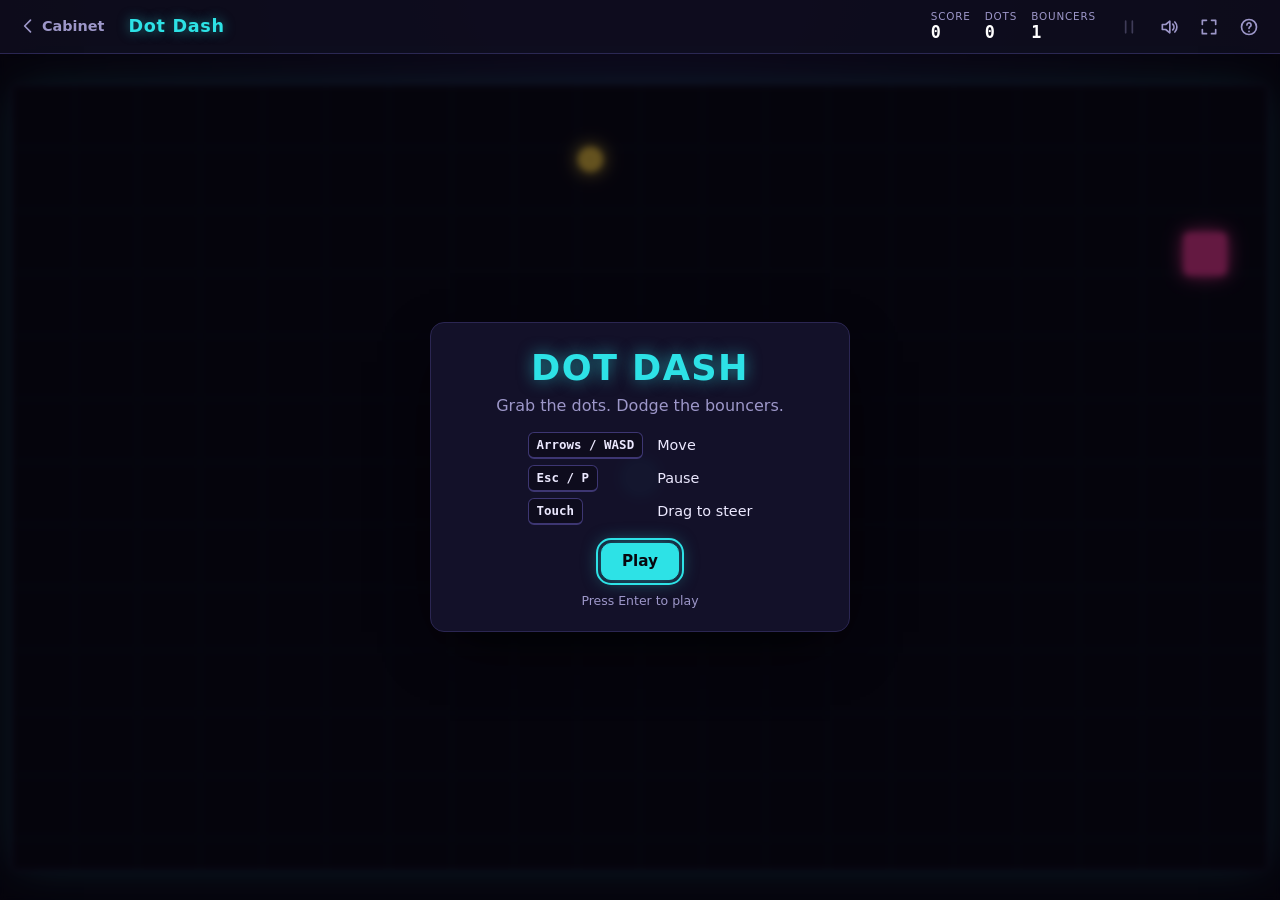
==== games/_template/index.html @ c0204a3a "Inital add" ====
<!doctype html>
<html lang="en">
  <head>
    <meta charset="utf-8" />
    <meta name="viewport" content="width=device-width, initial-scale=1, viewport-fit=cover" />
    <title>Game Cabinet</title>
    <link rel="stylesheet" href="../../shared/cabinet.css" />
  </head>
  <body>
    <noscript>This game needs JavaScript turned on.</noscript>
    <script type="module" src="game.js"></script>
  </body>
</html>
---- shared/cabinet.css ----
/* Game Cabinet — shared styles for the landing page and every game's shell. */

:root {
  color-scheme: dark;
  --bg: #07060f;
  --bg-2: #0e0c1d;
  --panel: #15122c;
  --panel-2: #1c1838;
  --line: #2b2652;
  --text: #ece9ff;
  --muted: #9d97c9;
  --pink: #ff3d9a;
  --cyan: #2de2e6;
  --yellow: #ffd23f;
  --green: #4dff88;
  --accent: var(--cyan);
  --radius: 14px;
  --font: system-ui, -apple-system, 'Segoe UI', Roboto, sans-serif;
  --font-display: 'Trebuchet MS', 'Segoe UI', system-ui, sans-serif;
  --mono: ui-monospace, 'Cascadia Mono', Consolas, monospace;
}

*,
*::before,
*::after {
  box-sizing: border-box;
}

html,
body {
  margin: 0;
}

body {
  background: var(--bg);
  color: var(--text);
  font: 16px/1.5 var(--font);
  -webkit-font-smoothing: antialiased;
}

a {
  color: inherit;
}

:focus-visible {
  outline: 2px solid var(--accent);
  outline-offset: 3px;
}

[hidden] {
  display: none !important;
}

/* ============================== Landing page ============================== */

.cab {
  min-height: 100vh;
  background:
    radial-gradient(1200px 600px at 50% -10%, #2a1650 0%, transparent 60%),
    radial-gradient(800px 500px at 100% 100%, #0b2a3a 0%, transparent 60%),
    var(--bg);
}

/* Faint CRT scanlines over the whole page. */
.cab::after {
  content: '';
  position: fixed;
  inset: 0;
  pointer-events: none;
  background: repeating-linear-gradient(to bottom, rgba(255, 255, 255, 0.025) 0 1px, transparent 1px 3px);
  z-index: 10;
}

.cab-wrap {
  max-width: 1200px;
  margin: 0 auto;
  padding: 0 16px;
}

.cab-hero {
  text-align: center;
  padding: 56px 0 28px;
}

.cab-logo {
  margin: 0;
  font: 900 clamp(2.4rem, 8vw, 5rem) / 1 var(--font-display);
  letter-spacing: 0.06em;
  text-transform: uppercase;
  color: #fff;
  text-shadow:
    0 0 6px var(--pink),
    0 0 18px var(--pink),
    0 0 42px rgba(255, 61, 154, 0.6);
  animation: flicker 6s infinite;
}

.cab-logo span {
  color: #e9fdff;
  text-shadow:
    0 0 6px var(--cyan),
    0 0 18px var(--cyan),
    0 0 42px rgba(45, 226, 230, 0.6);
}

@keyframes flicker {
  0%, 92%, 100% { opacity: 1; }
  93% { opacity: 0.7; }
  94% { opacity: 1; }
  96% { opacity: 0.82; }
}

.cab-sub {
  margin: 18px auto 0;
  max-width: 560px;
  color: var(--muted);
  font-size: 1.05rem;
}

.cab-count {
  display: inline-block;
  margin-top: 14px;
  padding: 4px 12px;
  border: 1px solid var(--line);
  border-radius: 999px;
  color: var(--yellow);
  font: 600 0.8rem/1.6 var(--mono);
  letter-spacing: 0.04em;
}

.cab-filters {
  display: flex;
  flex-wrap: wrap;
  justify-content: center;
  gap: 8px;
  padding: 8px 0 28px;
}

.chip {
  appearance: none;
  border: 1px solid var(--line);
  background: var(--bg-2);
  color: var(--muted);
  font: 600 0.85rem/1 var(--font);
  padding: 9px 16px;
  border-radius: 999px;
  cursor: pointer;
  transition: color 0.15s, border-color 0.15s, background 0.15s;
}

.chip:hover {
  color: var(--text);
  border-color: #4a4386;
}

.chip[aria-pressed='true'] {
  color: #0b0a16;
  background: var(--cyan);
  border-color: var(--cyan);
  box-shadow: 0 0 16px rgba(45, 226, 230, 0.45);
}

.cab-grid {
  display: grid;
  grid-template-columns: repeat(auto-fill, minmax(250px, 1fr));
  gap: 20px;
  padding-bottom: 48px;
}

.card {
  --card-accent: var(--cyan);
  position: relative;
  display: flex;
  flex-direction: column;
  text-decoration: none;
  background: linear-gradient(180deg, var(--panel-2), var(--panel));
  border: 1px solid var(--line);
  border-radius: var(--radius);
  overflow: hidden;
  transition: transform 0.18s ease, border-color 0.18s, box-shadow 0.18s;
}

a.card:hover,
a.card:focus-visible {
  transform: translateY(-4px);
  border-color: var(--card-accent);
  box-shadow:
    0 0 0 1px var(--card-accent),
    0 10px 30px -8px var(--card-accent);
}

.card-thumb {
  position: relative;
  aspect-ratio: 16 / 10;
  background: #000;
  border-bottom: 1px solid var(--line);
}

.card-thumb canvas {
  display: block;
  width: 100%;
  height: 100%;
}

.card-no {
  position: absolute;
  top: 8px;
  left: 8px;
  padding: 2px 7px;
  border-radius: 6px;
  background: rgba(7, 6, 15, 0.75);
  color: var(--card-accent);
  font: 700 0.7rem/1.5 var(--mono);
}

.card-badge {
  position: absolute;
  top: 8px;
  right: 8px;
  padding: 2px 8px;
  border-radius: 6px;
  font: 700 0.7rem/1.5 var(--mono);
  letter-spacing: 0.05em;
  text-transform: uppercase;
}

.card-badge.is-soon {
  background: rgba(7, 6, 15, 0.8);
  color: var(--muted);
  border: 1px solid var(--line);
}

.card-badge.is-live {
  background: var(--green);
  color: #06140c;
}

.card.is-soon .card-thumb canvas {
  filter: saturate(0.55) brightness(0.7);
}

.card-body {
  display: flex;
  flex-direction: column;
  gap: 6px;
  padding: 14px 16px 16px;
  flex: 1;
}

.card-title {
  margin: 0;
  font: 800 1.15rem/1.2 var(--font-display);
  letter-spacing: 0.02em;
  color: #fff;
}

.card-hook {
  margin: 0;
  color: var(--muted);
  font-size: 0.9rem;
  line-height: 1.4;
  flex: 1;
}

.card-meta {
  display: flex;
  flex-wrap: wrap;
  align-items: center;
  gap: 6px;
  margin-top: 6px;
}

.tag {
  padding: 2px 8px;
  border-radius: 6px;
  background: rgba(255, 255, 255, 0.06);
  color: var(--text);
  font: 600 0.72rem/1.6 var(--font);
}

.ctrls {
  margin-left: auto;
  display: flex;
  gap: 4px;
  color: var(--muted);
}

.ctrls svg {
  display: block;
}

.cab-foot {
  border-top: 1px solid var(--line);
  padding: 22px 0 40px;
  text-align: center;
  color: var(--muted);
  font-size: 0.85rem;
}

/* ============================== Game shell ============================== */

.gc-body {
  overflow: hidden;
  background: radial-gradient(900px 500px at 50% 0%, #1a1238 0%, transparent 70%), var(--bg);
}

.gc-app {
  display: flex;
  flex-direction: column;
  height: 100vh;
  height: 100dvh;
  background: inherit;
}

.gc-bar {
  display: flex;
  align-items: center;
  gap: 14px;
  min-height: 54px;
  padding: 6px 12px;
  background: rgba(14, 12, 29, 0.92);
  border-bottom: 1px solid var(--line);
}

.gc-back {
  display: inline-flex;
  align-items: center;
  gap: 4px;
  padding: 6px 10px 6px 6px;
  border-radius: 8px;
  color: var(--muted);
  text-decoration: none;
  font-weight: 600;
  font-size: 0.9rem;
}

.gc-back:hover {
  color: var(--text);
  background: rgba(255, 255, 255, 0.06);
}

.gc-title {
  margin: 0;
  font: 800 1.1rem/1 var(--font-display);
  letter-spacing: 0.04em;
  color: var(--accent);
  text-shadow: 0 0 12px color-mix(in srgb, var(--accent) 50%, transparent);
  white-space: nowrap;
}

.gc-score,
.gc-stat {
  display: flex;
  flex-direction: column;
  align-items: flex-start;
  line-height: 1.1;
}

.gc-score {
  margin-left: auto;
}

.gc-score span,
.gc-stat span {
  font-size: 0.65rem;
  text-transform: uppercase;
  letter-spacing: 0.08em;
  color: var(--muted);
}

.gc-score b,
.gc-stat b {
  font: 700 1.05rem/1.2 var(--mono);
  color: #fff;
  font-variant-numeric: tabular-nums;
}

.gc-stats {
  display: flex;
  gap: 14px;
}

.gc-tools {
  display: flex;
  gap: 2px;
}

.gc-icon-btn {
  display: grid;
  place-items: center;
  width: 38px;
  height: 38px;
  border: 0;
  border-radius: 8px;
  background: transparent;
  color: var(--muted);
  cursor: pointer;
}

.gc-icon-btn:hover:not(:disabled) {
  color: var(--text);
  background: rgba(255, 255, 255, 0.07);
}

.gc-icon-btn:disabled {
  opacity: 0.35;
  cursor: default;
}

.gc-stage {
  position: relative;
  flex: 1;
  min-height: 0;
  display: grid;
  place-items: center;
  padding: 12px;
}

.gc-frame {
  position: relative;
  border-radius: 6px;
  overflow: hidden;
  box-shadow:
    0 0 0 1px var(--line),
    0 0 40px -10px color-mix(in srgb, var(--accent) 45%, transparent);
  background: #000;
}

.gc-canvas {
  display: block;
  width: 100%;
  height: 100%;
}

.gc-overlay {
  position: absolute;
  inset: 0;
  display: grid;
  place-items: center;
  padding: 16px;
  background: rgba(5, 4, 12, 0.62);
  backdrop-filter: blur(3px);
  overflow: auto;
}

.gc-panel {
  width: min(420px, 100%);
  padding: 26px 24px 20px;
  border: 1px solid var(--line);
  border-radius: var(--radius);
  background: rgba(21, 18, 44, 0.95);
  text-align: center;
  box-shadow: 0 20px 60px -20px #000;
}

.gc-panel-title {
  margin: 0 0 6px;
  font: 900 clamp(1.5rem, 5vw, 2.2rem) / 1.1 var(--font-display);
  letter-spacing: 0.04em;
  text-transform: uppercase;
  color: var(--accent);
  text-shadow: 0 0 16px color-mix(in srgb, var(--accent) 55%, transparent);
}

.gc-panel-title.is-win {
  color: var(--yellow);
}

.gc-tagline {
  margin: 0 0 14px;
  color: var(--muted);
}

.gc-controls {
  display: grid;
  grid-template-columns: auto auto;
  gap: 6px 14px;
  align-items: center;
  width: fit-content;
  margin: 14px auto 6px;
  text-align: left;
  font-size: 0.9rem;
}

.gc-row {
  display: contents;
}

.gc-row kbd {
  justify-self: start;
  padding: 2px 8px;
  border: 1px solid #3d3672;
  border-bottom-width: 2px;
  border-radius: 6px;
  background: var(--bg-2);
  font: 600 0.78rem/1.6 var(--mono);
  color: var(--text);
}

.gc-results {
  display: flex;
  justify-content: center;
  gap: 28px;
  margin: 10px 0 4px;
}

.gc-results div {
  display: flex;
  flex-direction: column;
}

.gc-results span {
  font-size: 0.7rem;
  text-transform: uppercase;
  letter-spacing: 0.08em;
  color: var(--muted);
}

.gc-results b {
  font: 800 1.6rem/1.2 var(--mono);
}

.gc-actions {
  display: flex;
  flex-wrap: wrap;
  justify-content: center;
  gap: 10px;
  margin-top: 18px;
}

.gc-btn {
  appearance: none;
  display: inline-block;
  padding: 10px 20px;
  border: 1px solid var(--line);
  border-radius: 10px;
  background: var(--bg-2);
  color: var(--text);
  font: 700 0.95rem/1 var(--font);
  text-decoration: none;
  cursor: pointer;
}

.gc-btn:hover {
  border-color: #4a4386;
}

.gc-btn-primary {
  background: var(--accent);
  border-color: var(--accent);
  color: #08070f;
  box-shadow: 0 0 18px color-mix(in srgb, var(--accent) 50%, transparent);
}

.gc-btn-primary:hover {
  filter: brightness(1.1);
  border-color: var(--accent);
}

.gc-hint {
  margin: 12px 0 0;
  font-size: 0.78rem;
  color: var(--muted);
}

@media (max-width: 640px) {
  .gc-back span,
  .gc-title {
    display: none;
  }
  .gc-bar {
    gap: 10px;
  }
  .gc-stage {
    padding: 6px;
  }
  .gc-icon-btn {
    width: 34px;
  }
}

@media (prefers-reduced-motion: reduce) {
  .cab-logo {
    animation: none;
  }
  .card,
  .chip {
    transition: none;
  }
  a.card:hover,
  a.card:focus-visible {
    transform: none;
  }
}
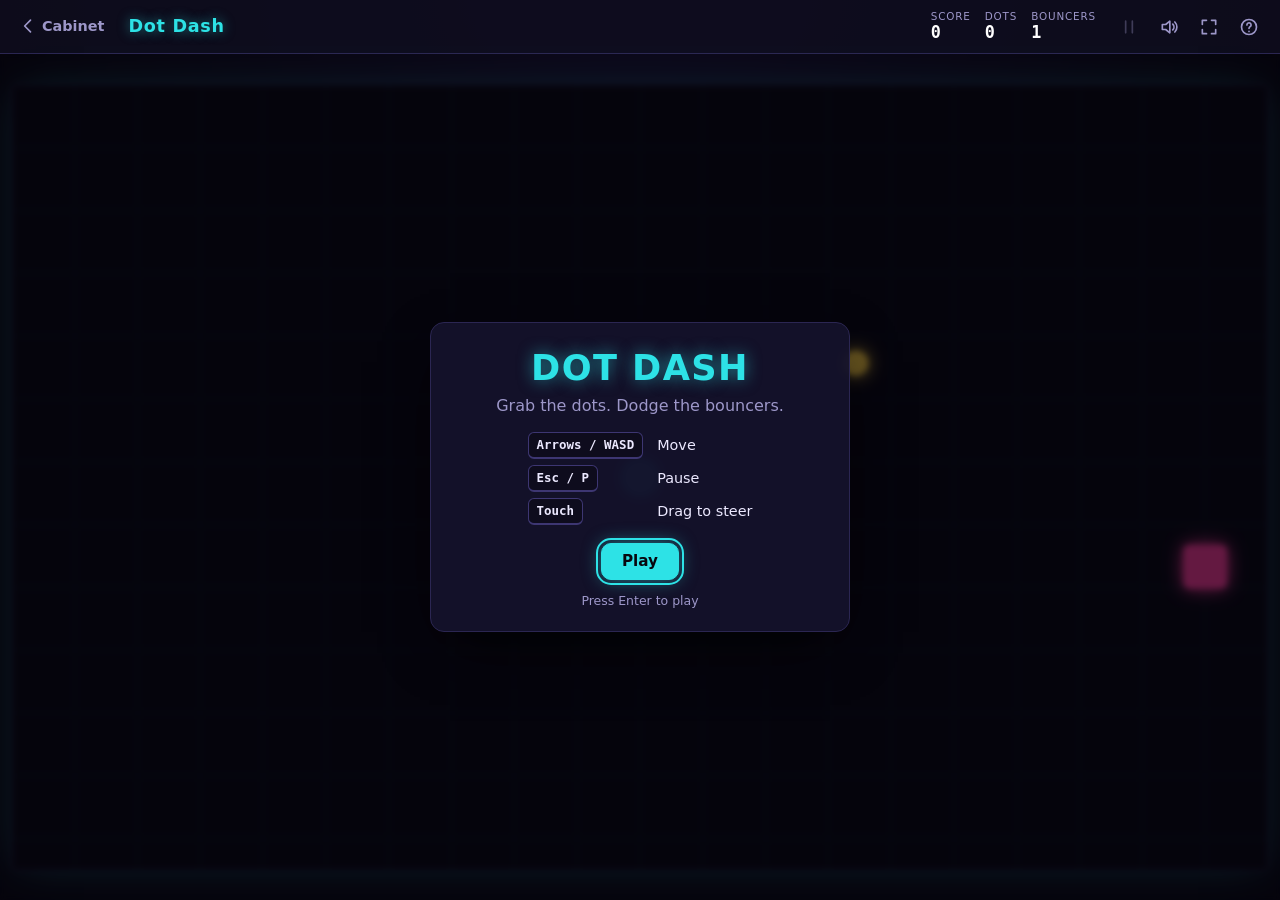
==== commit 383d65dd: "Fixed CORS issue" ====
--- a/games/_template/index.html
+++ b/games/_template/index.html
@@ -8,6 +8,7 @@
   </head>
   <body>
     <noscript>This game needs JavaScript turned on.</noscript>
+    <script src="../../shared/file-notice.js"></script>
     <script type="module" src="game.js"></script>
   </body>
 </html>
--- a/shared/cabinet.css
+++ b/shared/cabinet.css
@@ -497,6 +497,54 @@
   color: var(--text);
 }
 
+.gc-options {
+  display: grid;
+  gap: 10px;
+  margin: 16px 0 4px;
+}
+
+.gc-option {
+  display: flex;
+  flex-direction: column;
+  align-items: center;
+  gap: 6px;
+}
+
+.gc-option-label {
+  font-size: 0.7rem;
+  text-transform: uppercase;
+  letter-spacing: 0.08em;
+  color: var(--muted);
+}
+
+.gc-seg {
+  display: inline-flex;
+  padding: 3px;
+  border: 1px solid var(--line);
+  border-radius: 10px;
+  background: var(--bg-2);
+}
+
+.gc-seg-btn {
+  appearance: none;
+  border: 0;
+  border-radius: 7px;
+  padding: 7px 14px;
+  background: transparent;
+  color: var(--muted);
+  font: 600 0.85rem/1 var(--font);
+  cursor: pointer;
+}
+
+.gc-seg-btn:hover {
+  color: var(--text);
+}
+
+.gc-seg-btn[aria-checked='true'] {
+  background: color-mix(in srgb, var(--accent) 22%, transparent);
+  color: var(--accent);
+}
+
 .gc-results {
   display: flex;
   justify-content: center;
